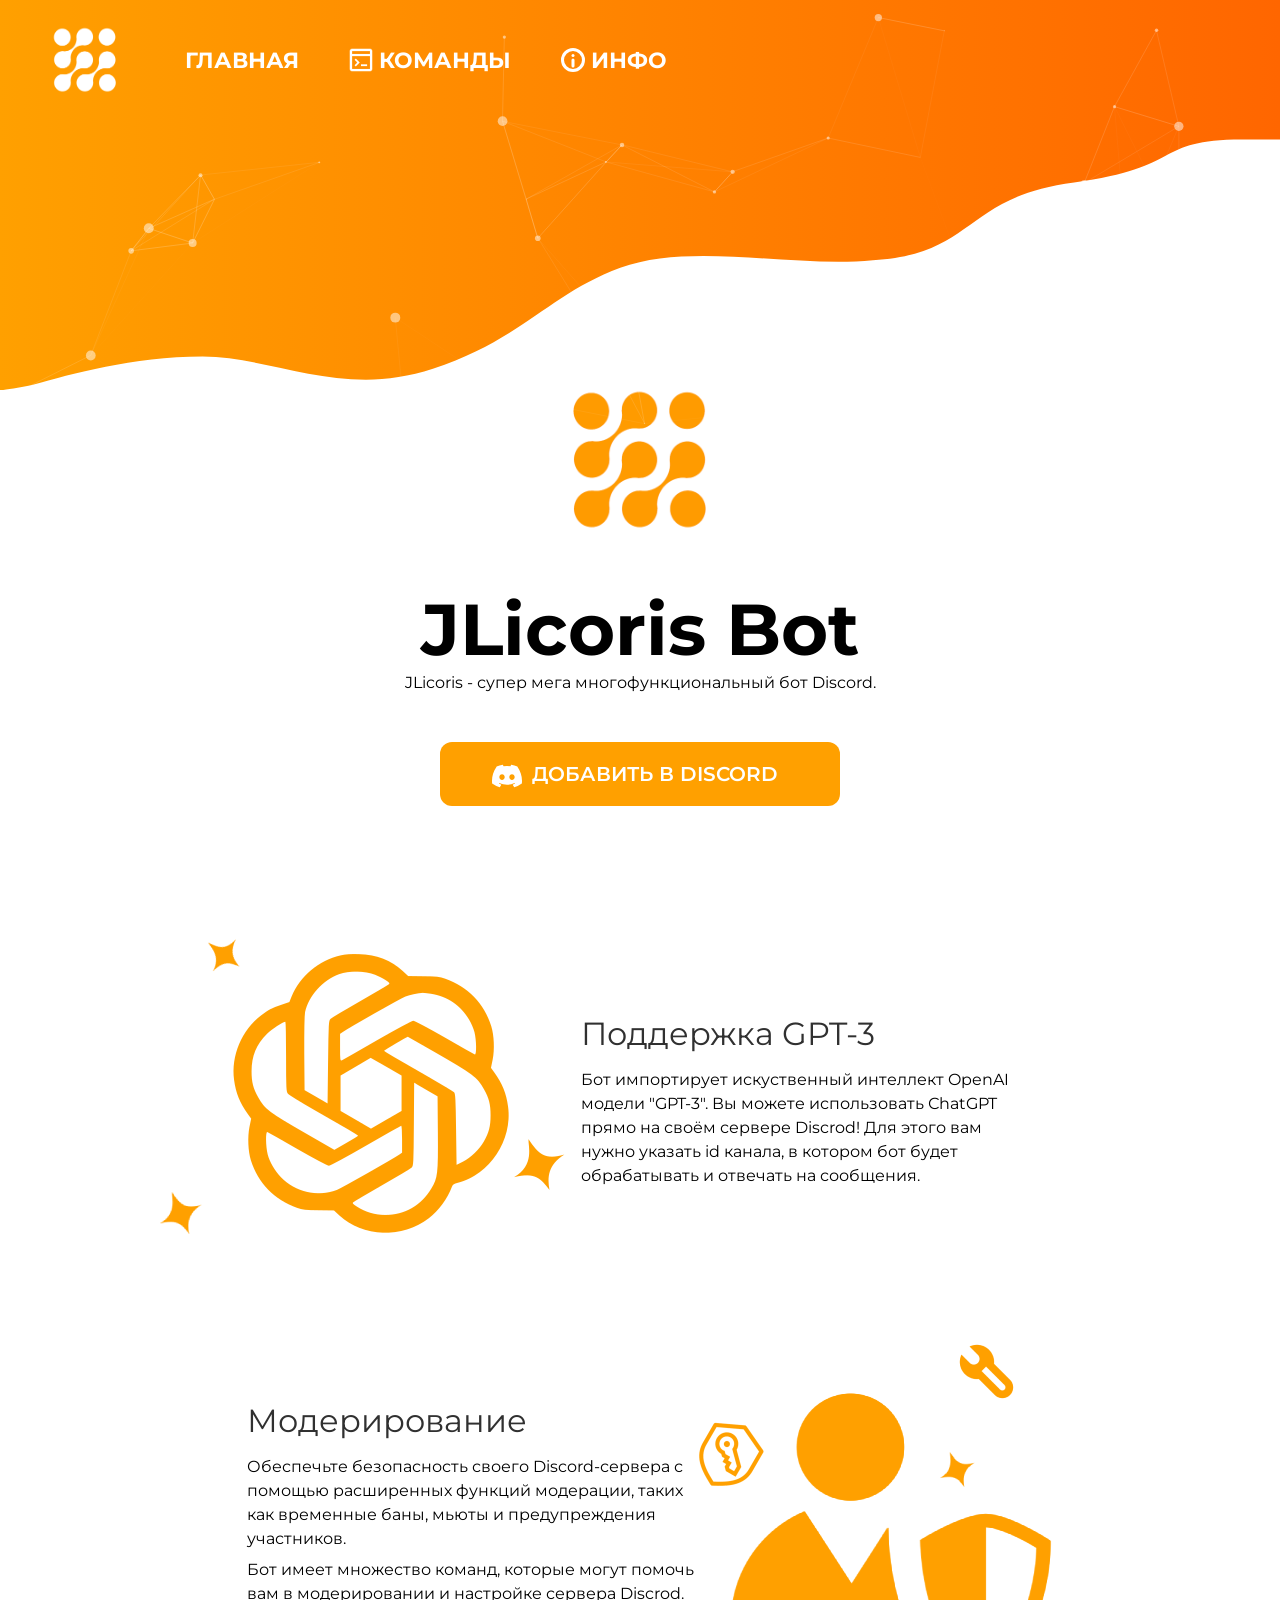
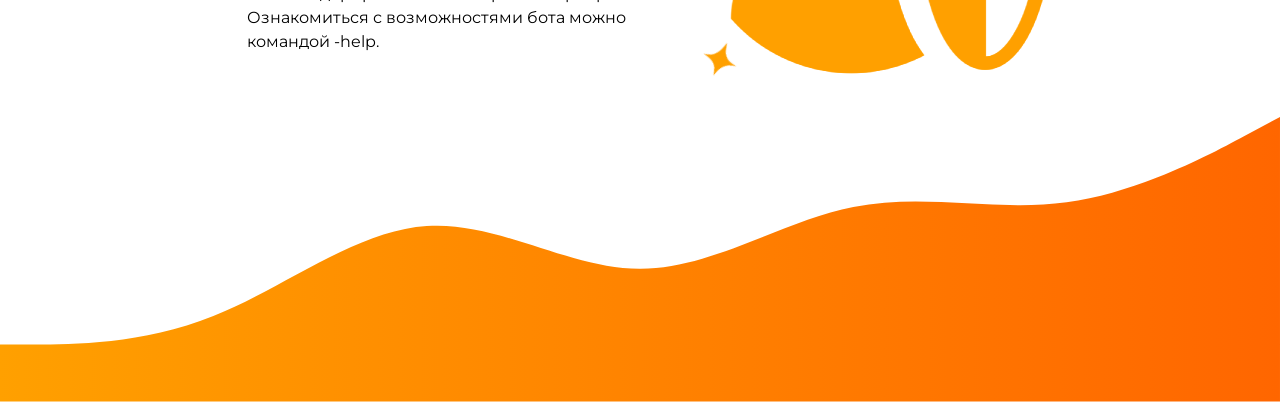
==== index.html @ 00844aaf "Add files via upload" ====
<!DOCTYPE html>
<html lang="en" dir="ltr">
  <head>
    <meta charset="utf-8">
    <title>JLicoris Bot</title>
    <link rel="preconnect" href="https://fonts.googleapis.com">
    <link rel="preconnect" href="https://fonts.gstatic.com" crossorigin>
    <link href="https://fonts.googleapis.com/css2?family=Montserrat:wght@300&display=swap" rel="stylesheet">
    <style>
      @import url('https://fonts.googleapis.com/css2?family=Montserrat:wght@300;400;500;600;700&display=swap');
    </style>
    <link rel="shortcut icon" type="image/png" href="JLlogomenu.png"/>
    <link rel="stylesheet" type="text/css" href="style.css">
  </head>
  <body vlink="white" link="white">
    <header>
      <a href='#'><img class="menu_logo" src="whiteJLlogomenu.png" href="JLlogomenu.png"></a>
      <div class="menu" id="bgmenujs">
        <div id="particles-js"></div>
        <div class="container">
          <nav>
            <ul>
              <li><a href='#' class="menutextclr menubtn">
                <b>Главная</b>
              </a></li>
              <li><a href='#commands' class="menutextclr menubtn">
                <svg class="svgcmdmenu" version="1.2" xmlns="http://www.w3.org/2000/svg" viewBox="0 0 96 96" width="96" height="96"><defs><image width="72" height="72" id="a" href="[data-uri]"/></defs><use href="#a" x="12" y="12"/></svg>
                <b>Команды</b>
              </a></li>
              <li><a href='#' class="menutextclr menubtn">
                <svg class="svgcmdmenu_sub" width="96" height="96" viewBox="0 0 20 20" fill="none" xmlns="http://www.w3.org/2000/svg"><path d="M9 10a1 1 0 0 1 2 0v4a1 1 0 1 1-2 0v-4Z" fill="#FFF"/><circle cx="10" cy="7" r="1" fill="#FFF"/><path fill-rule="evenodd" clip-rule="evenodd" d="M2 10a8 8 0 1 0 16 0 8 8 0 0 0-16 0Zm14 0a6 6 0 1 1-12 0 6 6 0 0 1 12 0Z" fill="#FFF"/></svg>
                <b>инфо</b>
              </a></li>
            </ul>
          </nav>
        </div>
      </div>
    </header>

    <main>
      <div class="svg">
        <svg id="eDVE05Sdux31" xmlns="http://www.w3.org/2000/svg" xmlns:xlink="http://www.w3.org/1999/xlink" viewBox="0 0 1440 320" shape-rendering="geometricPrecision" text-rendering="geometricPrecision">
          <defs>
            <linearGradient id="eDVE05Sdux32-fill" x1="0" y1="0" x2="1" y2="0" spreadMethod="pad" gradientUnits="objectBoundingBox" gradientTransform="translate(0 0)">
              <stop id="eDVE05Sdux32-fill-0" offset="0%" stop-color="#ffa000"/>
              <stop id="eDVE05Sdux32-fill-1" offset="100%" stop-color="#f60"/>
            </linearGradient>
          </defs>
          <path d="M2.793578,321.040691c0,0,25.532596-3.139148,37.206422-6.340691c44.024079-12.07359,110.881459-31.518541,190.881459-31.818541c80,.3,157.873081,47.625034,259.097649,13.890293s131.170069-84.330339,210.78624-113.713629s193.432184.2828,284.252853-8.471c115.804655-6.835692,101.617161-71.375865,226.28879-87.571926s88.807486-48.145896,188.693009-48.145896c32.727044,0,43.025486,0,43.025486,0v-37.82861h-43.025486c-40,0-119.261518,0-199.261518,0s-160.836442,0-240.836442,0-157.108462,0-237.108462,0-162.101923,0-243.404809,0C398.085883,1.040691,320,0,240,0s-160,0-200,0L2.793578,1.040691Z" transform="translate(-2.960604-1.040691)" fill="url(#eDVE05Sdux32-fill)"/>
        </svg>
      </div>
      <!-- открывающий svg -->

      <div class="block">
        <img class="cm_logo" src="JLlogomenu.png" href="JLlogomenu.png">
        <div class="title">JLicoris Bot</div>
        <div class="subtitle">JLicoris - супер мега многофункциональный бот Discord.</div>
      </div>
      <div class="invite_button"><a href="https://discord.com/api/oauth2/authorize?client_id=1076272736135024680&permissions=8&scope=bot" target="_blank" onclick="window.open('https://discord.com/api/oauth2/authorize?client_id=1076272736135024680&permissions=8&scope=bot', 'newwindow', 'width=500,height=800,left=' + (screen.width/2 - 240) + ',top=' + (screen.height/2 - 400)); return false;">
        <svg width="28" height="28" viewBox="0 0 24 24" fill="none" xmlns="http://www.w3.org/2000/svg"><path d="M20.317 4.492c-1.53-.69-3.17-1.2-4.885-1.49a.075.075 0 0 0-.079.036c-.21.369-.444.85-.608 1.23a18.566 18.566 0 0 0-5.487 0 12.36 12.36 0 0 0-.617-1.23A.077.077 0 0 0 8.562 3c-1.714.29-3.354.8-4.885 1.491a.07.07 0 0 0-.032.027C.533 9.093-.32 13.555.099 17.961a.08.08 0 0 0 .031.055 20.03 20.03 0 0 0 5.993 2.98.078.078 0 0 0 .084-.026 13.83 13.83 0 0 0 1.226-1.963.074.074 0 0 0-.041-.104 13.201 13.201 0 0 1-1.872-.878.075.075 0 0 1-.008-.125c.126-.093.252-.19.372-.287a.075.075 0 0 1 .078-.01c3.927 1.764 8.18 1.764 12.061 0a.075.075 0 0 1 .079.009c.12.098.245.195.372.288a.075.075 0 0 1-.006.125c-.598.344-1.22.635-1.873.877a.075.075 0 0 0-.041.105c.36.687.772 1.341 1.225 1.962a.077.077 0 0 0 .084.028 19.963 19.963 0 0 0 6.002-2.981.076.076 0 0 0 .032-.054c.5-5.094-.838-9.52-3.549-13.442a.06.06 0 0 0-.031-.028ZM8.02 15.278c-1.182 0-2.157-1.069-2.157-2.38 0-1.312.956-2.38 2.157-2.38 1.21 0 2.176 1.077 2.157 2.38 0 1.312-.956 2.38-2.157 2.38Zm7.975 0c-1.183 0-2.157-1.069-2.157-2.38 0-1.312.955-2.38 2.157-2.38 1.21 0 2.176 1.077 2.157 2.38 0 1.312-.946 2.38-2.157 2.38Z" fill="#FFF"/></svg>
        добавить в discord
        </a>
      </div>
      <div class="bttm"></div>



      <a class="lights1" id="commands"></a>
      <div class="gpt_icon">
        <div>
          <img class="gptpng" src="gpt.png">
        </div>
      <div class="container123" style="position: relative;">
        <div class="cmd_1">
          <div class="cmd_title1">Поддержка GPT-3</div>
          <div class="cmd_subtitle1">Бот импортирует искуственный интеллект OpenAI модели "GPT-3". Вы можете использовать СhatGPT прямо на своём сервере Discrod! Для этого вам нужно указать id канала, в котором бот будет обрабатывать и отвечать на сообщения.</div>
        </div>
      </div>
      </div>
      <div class="container" style="position: relative;">
        <div class="moder">
          <div class="cmd_2">
            <div class="cmd_title2">Модерирование</div>
            <div class="cmd_subtitle2">Обеспечьте безопасность своего Discord-сервера с помощью расширенных функций модерации, таких как временные баны, мьюты и предупреждения участников.</div>
            <div class="cmd_ssubtitle2">Бот имеет множество команд, которые могут помочь вам в модерировании и настройке сервера Discrod. Ознакомиться с возможностями бота можно командой -help.</div>
          </div>
          <div class="moderpng">
            <img src="moder.png">
          </div>
        </div>
      </div>
      <!-- закрывающий svg -->
      <div class="svg">
        <svg class="endsvg" id="e1ejbQ8AtJm1" xmlns="http://www.w3.org/2000/svg" xmlns:xlink="http://www.w3.org/1999/xlink" viewBox="0 0 1440 320" shape-rendering="geometricPrecision" text-rendering="geometricPrecision">
          <defs>
            <linearGradient id="e1ejbQ8AtJm2-fill" x1="0" y1="0" x2="1" y2="0" spreadMethod="pad" gradientUnits="objectBoundingBox" gradientTransform="translate(0 0)">
              <stop id="e1ejbQ8AtJm2-fill-0" offset="0%" stop-color="#ffa000"/>
              <stop id="e1ejbQ8AtJm2-fill-1" offset="100%" stop-color="#f60"/>
            </linearGradient>
          </defs>
          <path d="M0,256L40,256C80,256,160,256,240,224C320,192,400,128,480,122.7C560,117,640,171,720,170.7C800,171,880,117,960,101.3C1040,85,1120,107,1200,96C1280,85,1360,43,1400,21.3L1440,0L1440,320L1400,320C1360,320,1280,320,1200,320C1120,320,1040,320,960,320C880,320,800,320,720,320C640,320,560,320,480,320C400,320,320,320,240,320C160,320,80,320,40,320L0,320Z" fill="url(#e1ejbQ8AtJm2-fill)"/>
        </svg>
        </div>
    </main>
    <div class="particles-container">
      <script type="text/javascript" src="particles.js"></script>
      <script type="text/javascript" src="app.js"></script>
    </div>
  </body>
</html>
---- style.css ----
html{
  scroll-behavior: smooth;
}
body{
  background-color: #ffffff;
  height: 1675px;
  margin: 0 auto;
  padding: 0;
  font-family: "Montserrat", sans-serif;
}
#particles-js{
  position: absolute;
  width: 100%;
  height: 65%;
  z-index: 5;
}
.menu{
  user-select: none;
  text-align: center;
  height: 107px;
  background: rgb(255,158,0);
  background: linear-gradient(90deg, rgba(255,160,0,1) 0%, rgba(255,102,0,1) 100%);
}
.menu_logo{
  z-index: 999;
  user-select: none;
  position: absolute;
  padding-top: 25px;
  padding-left: 50px;
  width: 70px;
  height: 70px;
}
.container{
  user-select: none;
  z-index: 999;
  padding-left: 120px;
}
.svgcmdmenu{
  z-index: 999;
  position: relative;
  height: 30px;
  width: 30px;
  top: -2px;
  left: -3px;
}
.svgcmdmenu_sub{
  z-index: 999;
  position: relative;
  height: 30px;
  width: 30px;
  top: -2px;
  left: -3px;
}
nav{
  user-select: none;
  z-index: 999;
  display: flex;
  align-items: center;
  justify-content: space-between;
  text-align: center;
  font-family: "Montserrat", sans-serif;
  font-size: 22px;
  font-weight: 600;
}
nav ul{
  user-select: none;
  z-index: 999;
  list-style: none;
}
nav ul li{
  user-select: none;
  z-index: 999;
  float: left;
  padding-left: -150px;
}
nav ul li a {
  user-select: none;
  z-index: 999;
  display: flex;
  justify-content: center;
  text-transform: uppercase;
  text-decoration: none;
  padding: 25px;
}
a {
  text-decoration: none;
}
img{
  user-select: none;
}
.menutextclr {
  color: white;
  transition: all 0.3s ease;
}
.container_main{

}
.svg{
  position: relative;
  top: -1px;
  margin: 0 auto;
}
.block{
  margin-top: -60px;
}
.cm_logo{
  user-select: none;
  display: block;
  margin-left: auto;
  margin-right: auto;
  padding: 50px;
  width: 150px;
  height: 150px;
}
.title{
  display: flex;
  align-items: center;
  justify-content: center;
  font-family: 'Montserrat', sans-serif;
  font-size: 72px;
  font-weight: 700;
  color: black;
}
.subtitle{
  display: flex;
  align-items: center;
  justify-content: center;
  padding-bottom: 50px;
}
.invite_button a{
  transition: all 0.3s ease;
  width: 400px;
  text-align: center;
  text-transform: uppercase;
  text-decoration: none;
  padding: 20px;
  padding-left: 0px;
  padding-right: 0px;
  display: flex;
  text-align: center;
  justify-content: center;
  margin-left: auto;
  margin-right: auto;
  font-size: 20px;
  font-weight: 600;
  background-color: #ffa000;
  border-radius: 12px;
  padding-bottom:  14px;
}
.invite_button a svg{
  position: relative;
  height: 30px;
  width: 30px;
  left: -10px;
  top: -1px;
}
.bttm{
  padding-bottom: 100px;
}
.gpt_icon{
  display: flex;
  align-items: center;
  justify-content: center;
}
.gptpng{
  position: relative;
  left: -70px;
}
.cmd_1{
  position: relative;
  left: -150px;
  width: 450px;
  text-align: left;
}
.cmd_title1{
  max-height: 10%;
  display: flex;
  position: relative;
  font-size: 32px;
  font-weight: 400;
  color: #303030;
  align-items: center;
  top: -15px;
}
.cmd_subtitle1{
  top: -0px;
  line-height: 1.5;
  position: relative;
  display: flex;
  justify-content: flex-start;
}

.moder{
  display: flex;
  align-items: center;
  justify-content: center;
}
.cmd_2{
  position: relative;
  left: 90px;
  width: 450px;
  text-align: left;
  top: 20px;
}
.cmd_title2{
  display: flex;
  position: relative;
  font-size: 32px;
  font-weight: 400;
  color: #303030;
  align-items: center;
  top: -15px;
  left: -100px;
}
.cmd_subtitle2{
  top: -0px;
  line-height: 1.5;
  position: relative;
  left: -100px;
}
.cmd_ssubtitle2{
  top: 7px;
  line-height: 1.5;
  position: relative;
  left: -100px;
}
.moderpng{
  position: relative;
  left: -10px;
}
.menubtn:hover{
  border-radius: 12px;
  background-color: #FFFFFF20;
}
.lights1{
  position: relative;
  top: -0px;
}
.invite_button a:hover{
  background-color: #f70;
}

.container123{
  max-height: 100%;
  max-width: 30%;
  left: -50px;
}
.container{
  left: -40px;
  max-height: 100%;
}

.endsvg{
  position: relative;
  top: 5px;
}

@media only screen and (max-width: 767px) {
  .particles-container {
    display: none;
  }
}
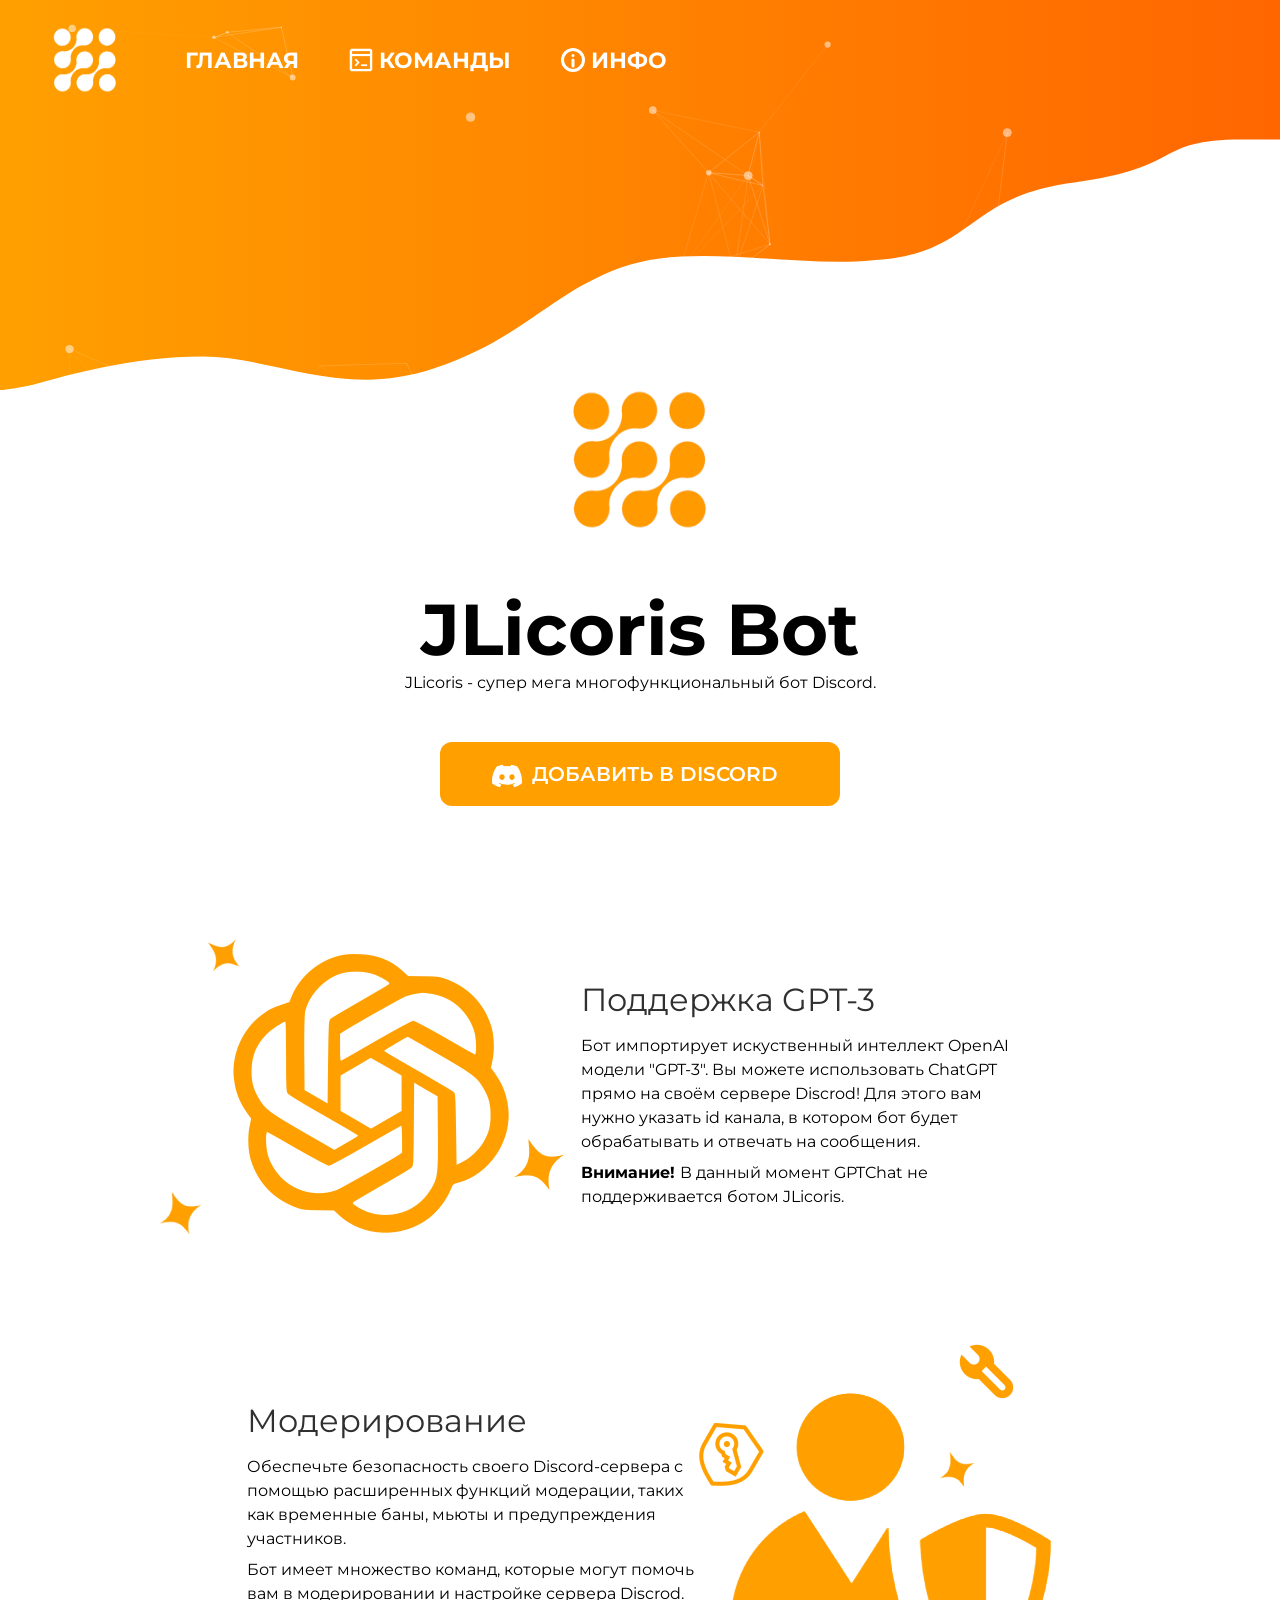
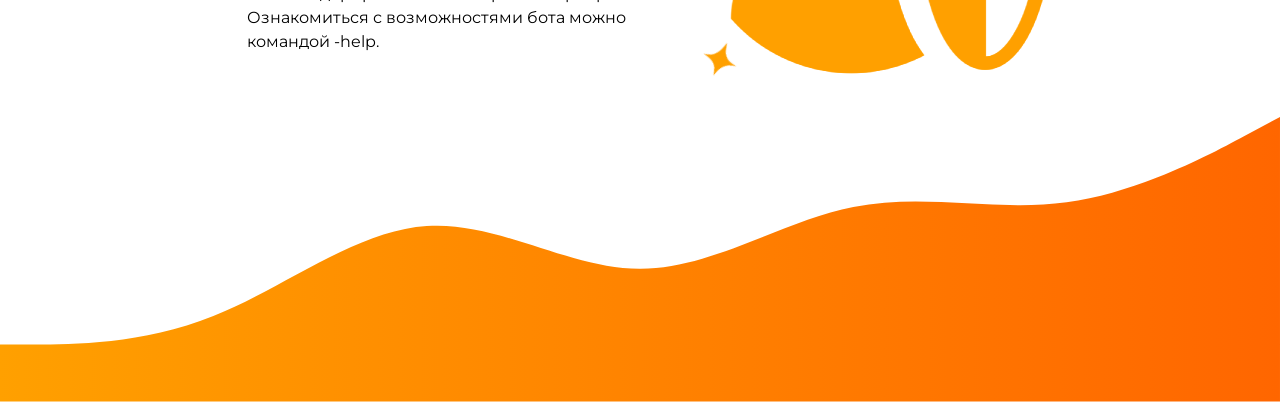
==== commit 8e15bd2b: "Add files via upload" ====
--- a/index.html
+++ b/index.html
@@ -74,6 +74,7 @@
         <div class="cmd_1">
           <div class="cmd_title1">Поддержка GPT-3</div>
           <div class="cmd_subtitle1">Бот импортирует искуственный интеллект OpenAI модели "GPT-3". Вы можете использовать СhatGPT прямо на своём сервере Discrod! Для этого вам нужно указать id канала, в котором бот будет обрабатывать и отвечать на сообщения.</div>
+          <div class="cmd_ssubtitle1"><b>Внимание! </b> В данный момент GPTChat не <br> поддерживается ботом JLicoris. </div>
         </div>
       </div>
       </div>
--- a/style.css
+++ b/style.css
@@ -167,6 +167,7 @@
   left: -70px;
 }
 .cmd_1{
+  top: -10px;
   position: relative;
   left: -150px;
   width: 450px;
@@ -189,6 +190,12 @@
   display: flex;
   justify-content: flex-start;
 }
+.cmd_ssubtitle1{
+  top: 7px;
+  line-height: 1.5;
+  position: relative;
+}
+
 
 .moder{
   display: flex;
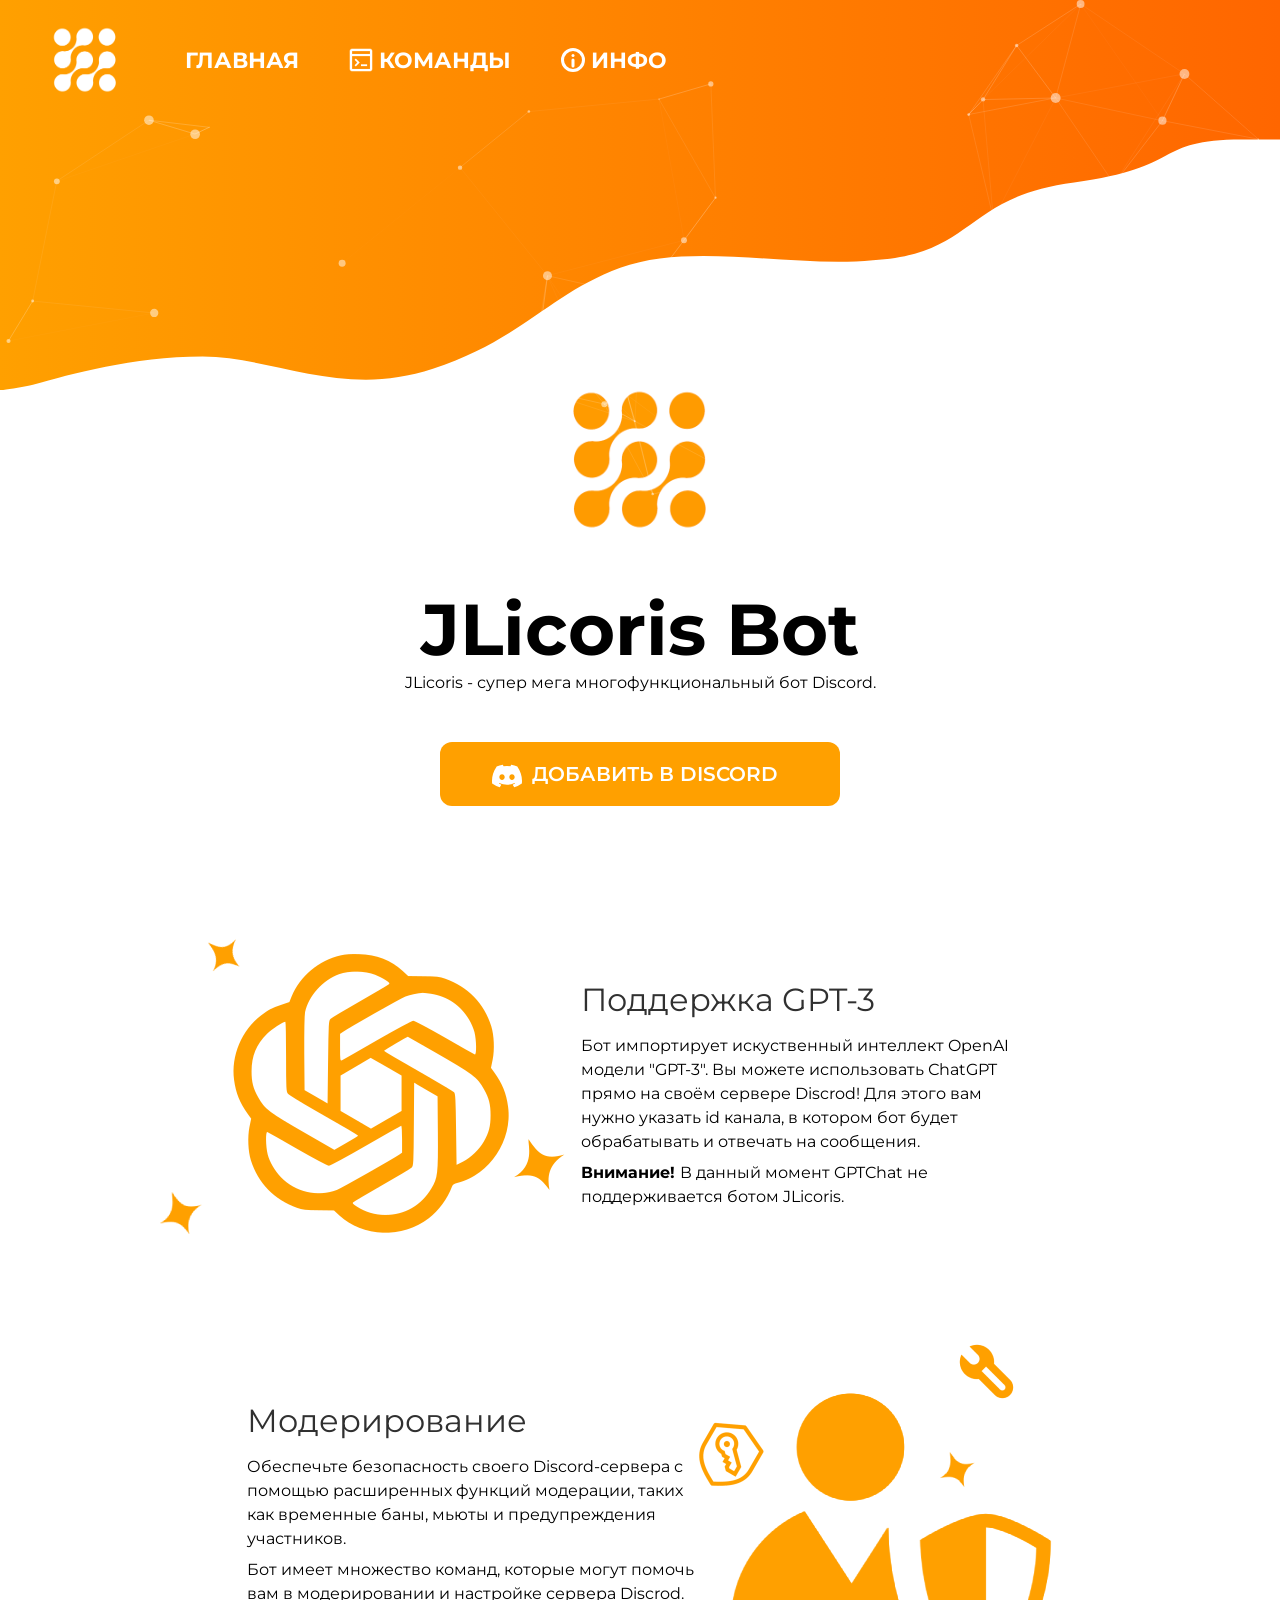
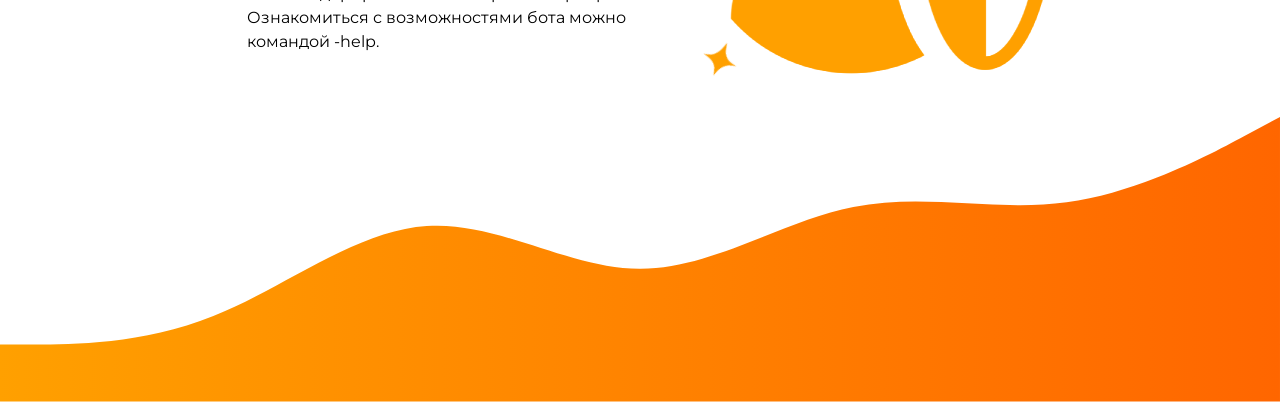
==== commit 778e4ce7: "Update index.html" ====
--- a/index.html
+++ b/index.html
@@ -56,7 +56,7 @@
         <div class="title">JLicoris Bot</div>
         <div class="subtitle">JLicoris - супер мега многофункциональный бот Discord.</div>
       </div>
-      <div class="invite_button"><a href="https://discord.com/api/oauth2/authorize?client_id=1076272736135024680&permissions=8&scope=bot" target="_blank" onclick="window.open('https://discord.com/api/oauth2/authorize?client_id=1076272736135024680&permissions=8&scope=bot', 'newwindow', 'width=500,height=800,left=' + (screen.width/2 - 240) + ',top=' + (screen.height/2 - 400)); return false;">
+      <div class="invite_button"><a href="https://discord.com/api/oauth2/authorize?client_id=1104138275809140918&permissions=8&scope=bot" target="_blank" onclick="window.open('https://discord.com/api/oauth2/authorize?client_id=1076272736135024680&permissions=8&scope=bot', 'newwindow', 'width=500,height=800,left=' + (screen.width/2 - 240) + ',top=' + (screen.height/2 - 400)); return false;">
         <svg width="28" height="28" viewBox="0 0 24 24" fill="none" xmlns="http://www.w3.org/2000/svg"><path d="M20.317 4.492c-1.53-.69-3.17-1.2-4.885-1.49a.075.075 0 0 0-.079.036c-.21.369-.444.85-.608 1.23a18.566 18.566 0 0 0-5.487 0 12.36 12.36 0 0 0-.617-1.23A.077.077 0 0 0 8.562 3c-1.714.29-3.354.8-4.885 1.491a.07.07 0 0 0-.032.027C.533 9.093-.32 13.555.099 17.961a.08.08 0 0 0 .031.055 20.03 20.03 0 0 0 5.993 2.98.078.078 0 0 0 .084-.026 13.83 13.83 0 0 0 1.226-1.963.074.074 0 0 0-.041-.104 13.201 13.201 0 0 1-1.872-.878.075.075 0 0 1-.008-.125c.126-.093.252-.19.372-.287a.075.075 0 0 1 .078-.01c3.927 1.764 8.18 1.764 12.061 0a.075.075 0 0 1 .079.009c.12.098.245.195.372.288a.075.075 0 0 1-.006.125c-.598.344-1.22.635-1.873.877a.075.075 0 0 0-.041.105c.36.687.772 1.341 1.225 1.962a.077.077 0 0 0 .084.028 19.963 19.963 0 0 0 6.002-2.981.076.076 0 0 0 .032-.054c.5-5.094-.838-9.52-3.549-13.442a.06.06 0 0 0-.031-.028ZM8.02 15.278c-1.182 0-2.157-1.069-2.157-2.38 0-1.312.956-2.38 2.157-2.38 1.21 0 2.176 1.077 2.157 2.38 0 1.312-.956 2.38-2.157 2.38Zm7.975 0c-1.183 0-2.157-1.069-2.157-2.38 0-1.312.955-2.38 2.157-2.38 1.21 0 2.176 1.077 2.157 2.38 0 1.312-.946 2.38-2.157 2.38Z" fill="#FFF"/></svg>
         добавить в discord
         </a>
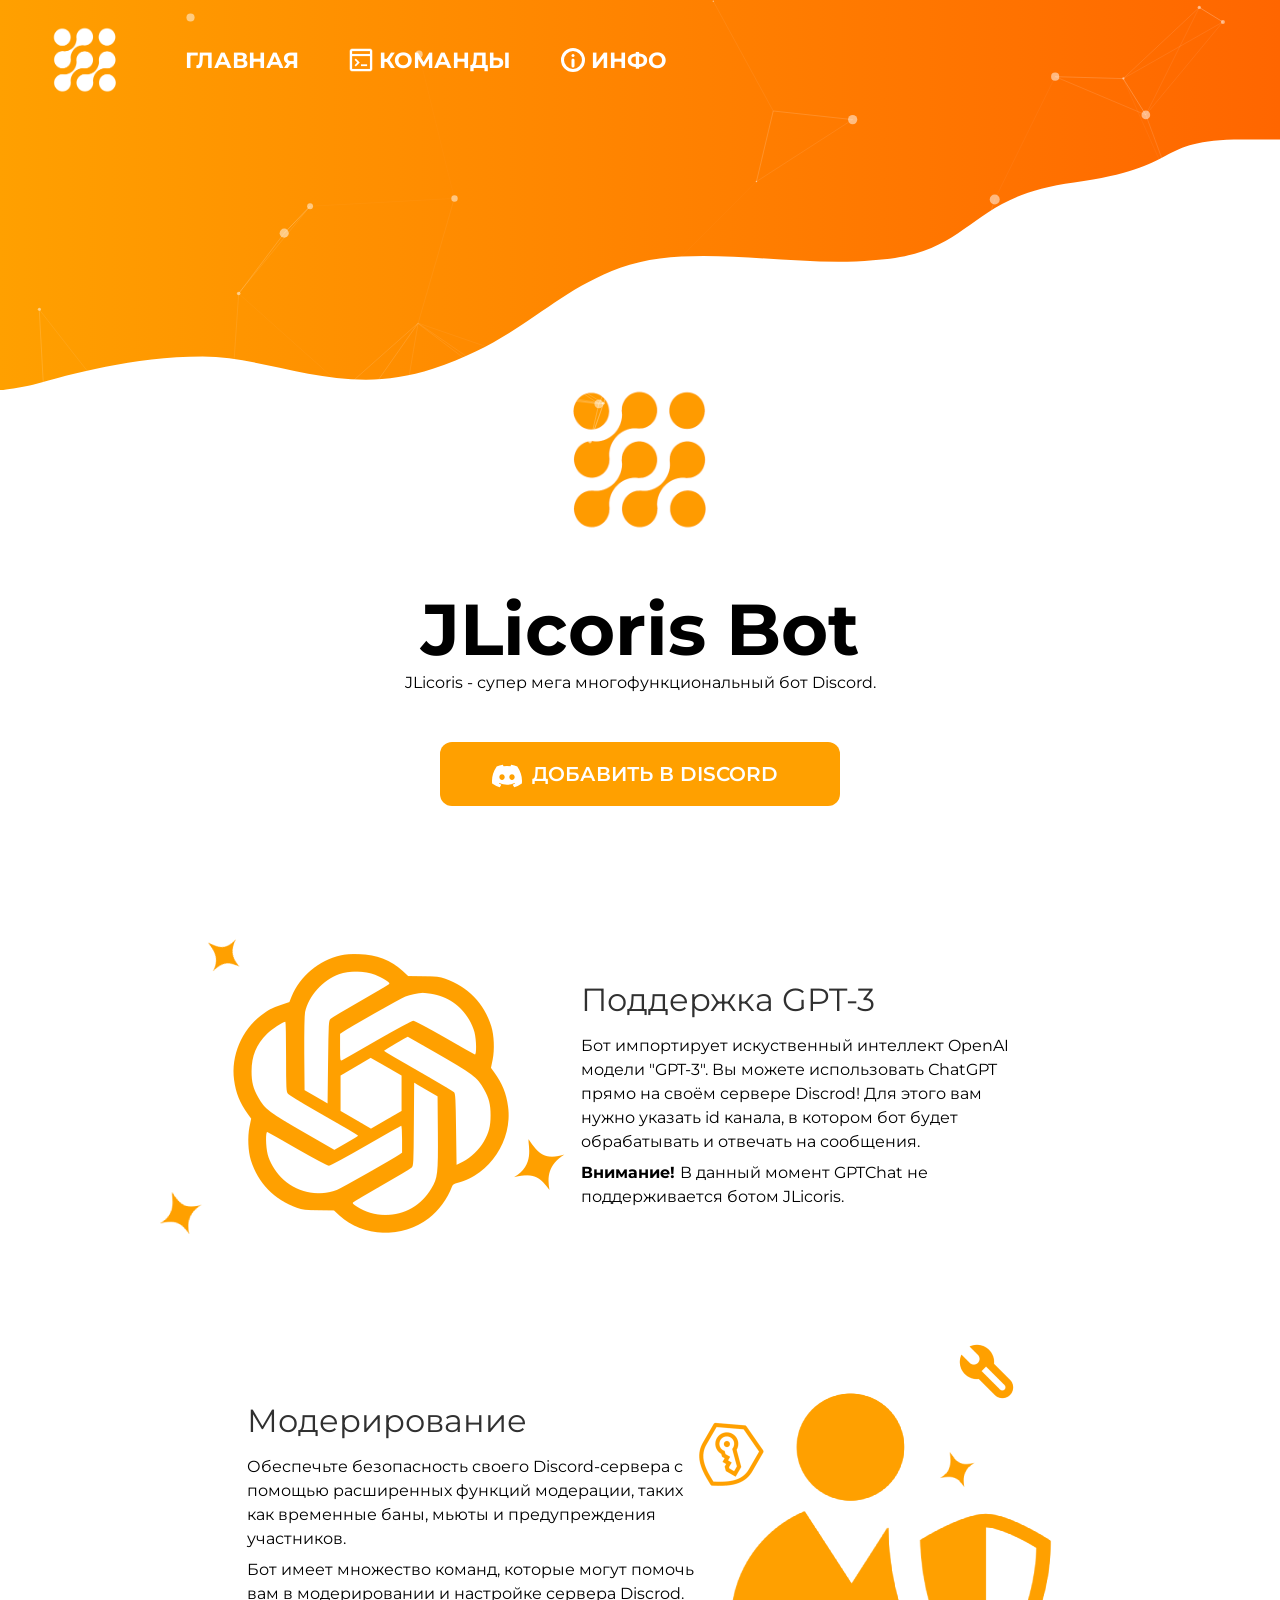
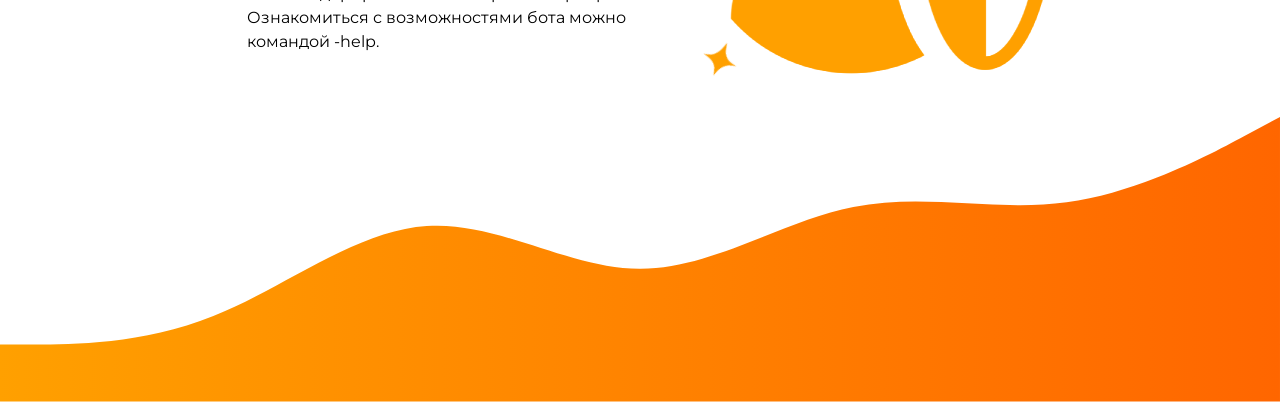
==== commit 8c7630a4: "Update index.html" ====
--- a/index.html
+++ b/index.html
@@ -56,7 +56,7 @@
         <div class="title">JLicoris Bot</div>
         <div class="subtitle">JLicoris - супер мега многофункциональный бот Discord.</div>
       </div>
-      <div class="invite_button"><a href="https://discord.com/api/oauth2/authorize?client_id=1104138275809140918&permissions=8&scope=bot" target="_blank" onclick="window.open('https://discord.com/api/oauth2/authorize?client_id=1076272736135024680&permissions=8&scope=bot', 'newwindow', 'width=500,height=800,left=' + (screen.width/2 - 240) + ',top=' + (screen.height/2 - 400)); return false;">
+      <div class="invite_button"><a href="https://discord.com/oauth2/authorize?client_id=1104138275809140918&permissions=8&scope=bot" target="_blank" onclick="window.open('https://discord.com/api/oauth2/authorize?client_id=1076272736135024680&permissions=8&scope=bot', 'newwindow', 'width=500,height=800,left=' + (screen.width/2 - 240) + ',top=' + (screen.height/2 - 400)); return false;">
         <svg width="28" height="28" viewBox="0 0 24 24" fill="none" xmlns="http://www.w3.org/2000/svg"><path d="M20.317 4.492c-1.53-.69-3.17-1.2-4.885-1.49a.075.075 0 0 0-.079.036c-.21.369-.444.85-.608 1.23a18.566 18.566 0 0 0-5.487 0 12.36 12.36 0 0 0-.617-1.23A.077.077 0 0 0 8.562 3c-1.714.29-3.354.8-4.885 1.491a.07.07 0 0 0-.032.027C.533 9.093-.32 13.555.099 17.961a.08.08 0 0 0 .031.055 20.03 20.03 0 0 0 5.993 2.98.078.078 0 0 0 .084-.026 13.83 13.83 0 0 0 1.226-1.963.074.074 0 0 0-.041-.104 13.201 13.201 0 0 1-1.872-.878.075.075 0 0 1-.008-.125c.126-.093.252-.19.372-.287a.075.075 0 0 1 .078-.01c3.927 1.764 8.18 1.764 12.061 0a.075.075 0 0 1 .079.009c.12.098.245.195.372.288a.075.075 0 0 1-.006.125c-.598.344-1.22.635-1.873.877a.075.075 0 0 0-.041.105c.36.687.772 1.341 1.225 1.962a.077.077 0 0 0 .084.028 19.963 19.963 0 0 0 6.002-2.981.076.076 0 0 0 .032-.054c.5-5.094-.838-9.52-3.549-13.442a.06.06 0 0 0-.031-.028ZM8.02 15.278c-1.182 0-2.157-1.069-2.157-2.38 0-1.312.956-2.38 2.157-2.38 1.21 0 2.176 1.077 2.157 2.38 0 1.312-.956 2.38-2.157 2.38Zm7.975 0c-1.183 0-2.157-1.069-2.157-2.38 0-1.312.955-2.38 2.157-2.38 1.21 0 2.176 1.077 2.157 2.38 0 1.312-.946 2.38-2.157 2.38Z" fill="#FFF"/></svg>
         добавить в discord
         </a>
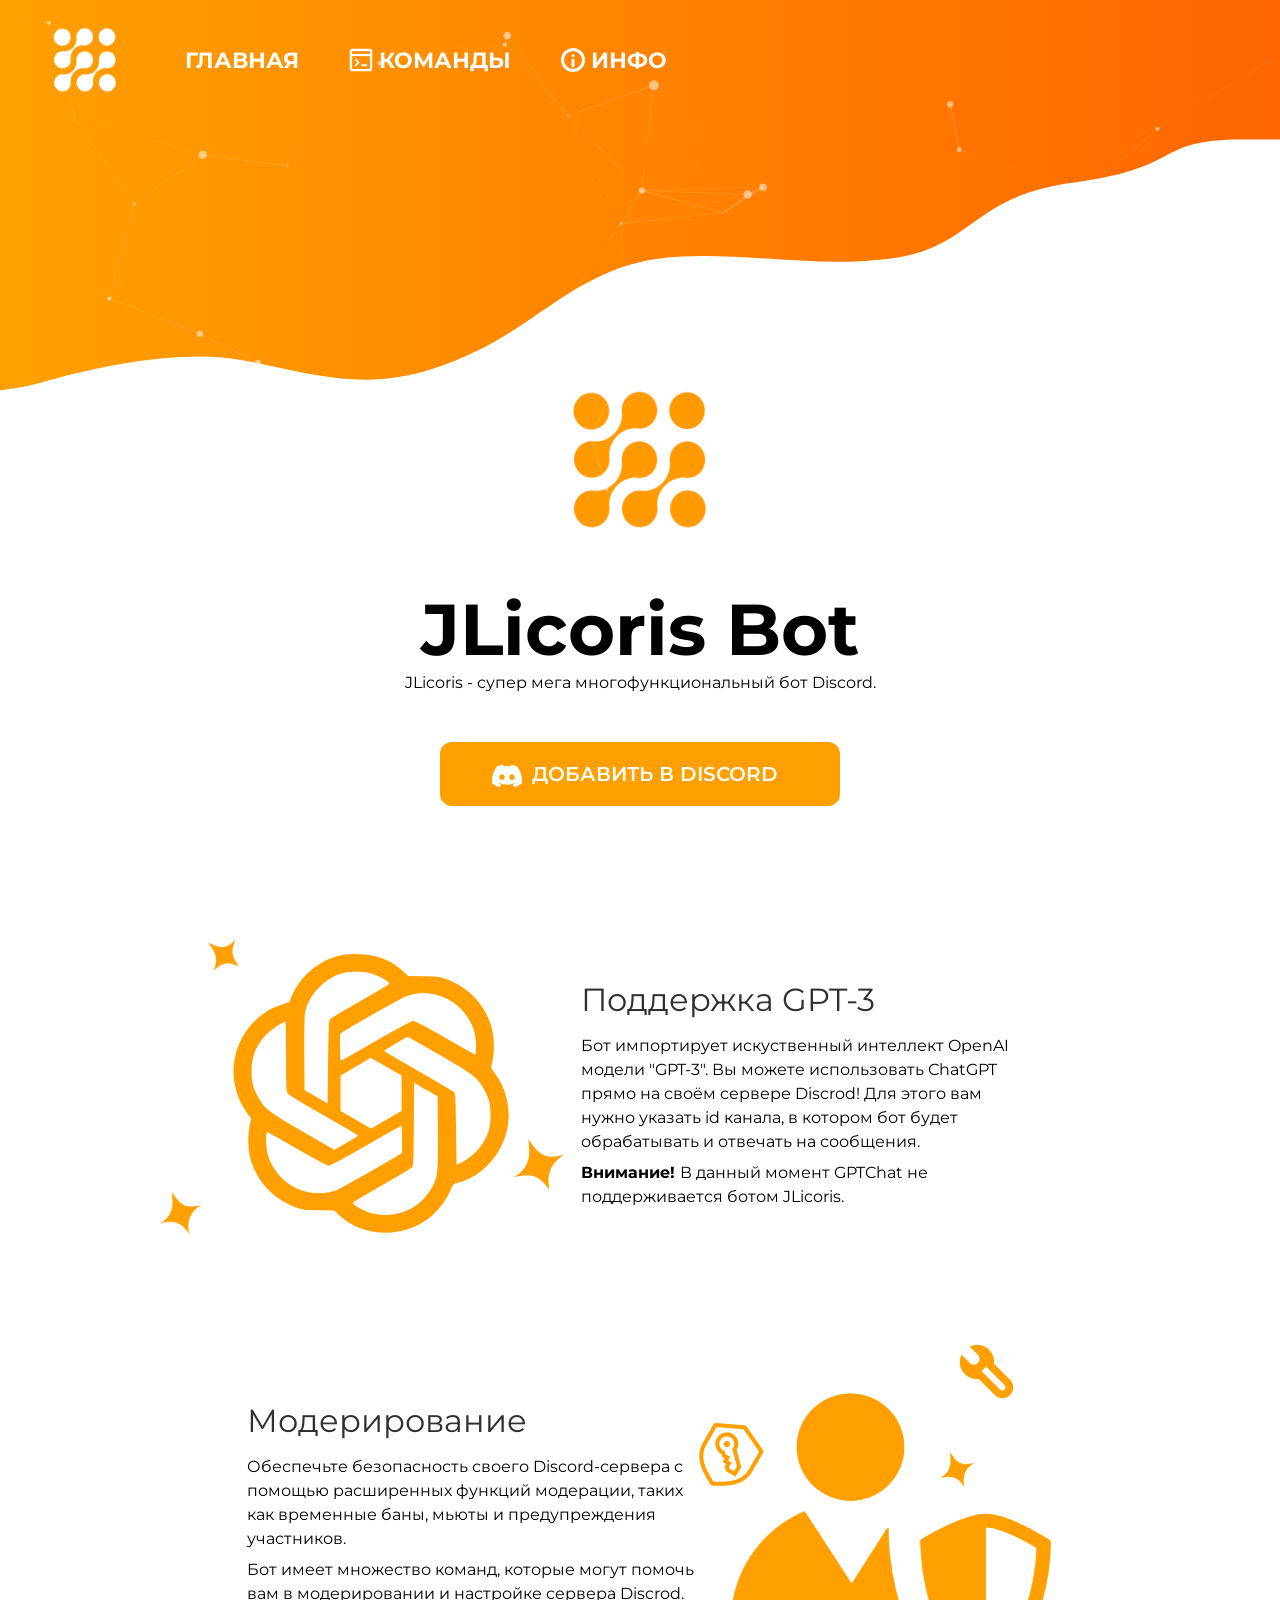
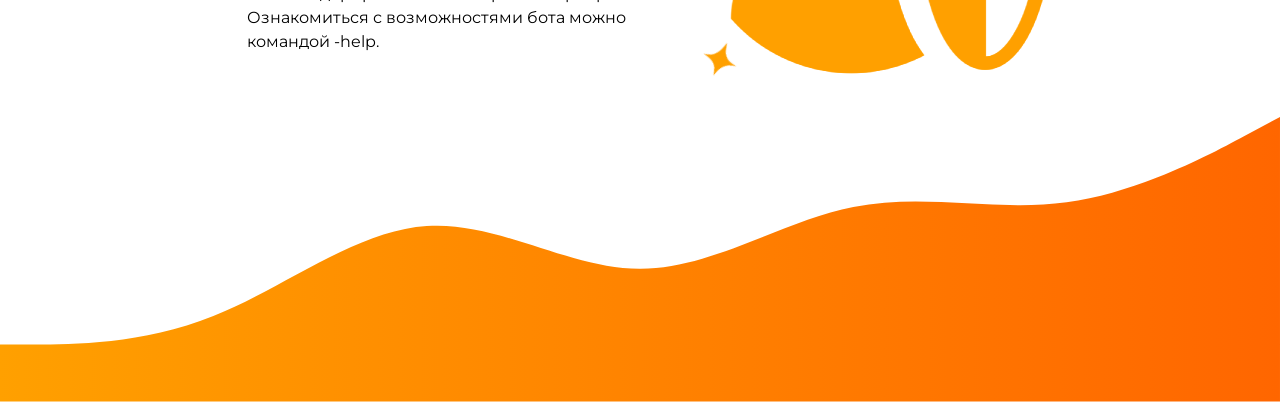
==== commit 38fbd719: "Update index.html" ====
--- a/index.html
+++ b/index.html
@@ -56,7 +56,7 @@
         <div class="title">JLicoris Bot</div>
         <div class="subtitle">JLicoris - супер мега многофункциональный бот Discord.</div>
       </div>
-      <div class="invite_button"><a href="https://discord.com/oauth2/authorize?client_id=1104138275809140918&permissions=8&scope=bot" target="_blank" onclick="window.open('https://discord.com/api/oauth2/authorize?client_id=1076272736135024680&permissions=8&scope=bot', 'newwindow', 'width=500,height=800,left=' + (screen.width/2 - 240) + ',top=' + (screen.height/2 - 400)); return false;">
+      <div class="invite_button"><a href="https://discord.com/api/oauth2/authorize?client_id=1104138275809140918&permissions=8&scope=bot" target="_blank" onclick="window.open('https://discord.com/api/oauth2/authorize?client_id=1076272736135024680&permissions=8&scope=bot', 'newwindow', 'width=500,height=800,left=' + (screen.width/2 - 240) + ',top=' + (screen.height/2 - 400)); return false;">
         <svg width="28" height="28" viewBox="0 0 24 24" fill="none" xmlns="http://www.w3.org/2000/svg"><path d="M20.317 4.492c-1.53-.69-3.17-1.2-4.885-1.49a.075.075 0 0 0-.079.036c-.21.369-.444.85-.608 1.23a18.566 18.566 0 0 0-5.487 0 12.36 12.36 0 0 0-.617-1.23A.077.077 0 0 0 8.562 3c-1.714.29-3.354.8-4.885 1.491a.07.07 0 0 0-.032.027C.533 9.093-.32 13.555.099 17.961a.08.08 0 0 0 .031.055 20.03 20.03 0 0 0 5.993 2.98.078.078 0 0 0 .084-.026 13.83 13.83 0 0 0 1.226-1.963.074.074 0 0 0-.041-.104 13.201 13.201 0 0 1-1.872-.878.075.075 0 0 1-.008-.125c.126-.093.252-.19.372-.287a.075.075 0 0 1 .078-.01c3.927 1.764 8.18 1.764 12.061 0a.075.075 0 0 1 .079.009c.12.098.245.195.372.288a.075.075 0 0 1-.006.125c-.598.344-1.22.635-1.873.877a.075.075 0 0 0-.041.105c.36.687.772 1.341 1.225 1.962a.077.077 0 0 0 .084.028 19.963 19.963 0 0 0 6.002-2.981.076.076 0 0 0 .032-.054c.5-5.094-.838-9.52-3.549-13.442a.06.06 0 0 0-.031-.028ZM8.02 15.278c-1.182 0-2.157-1.069-2.157-2.38 0-1.312.956-2.38 2.157-2.38 1.21 0 2.176 1.077 2.157 2.38 0 1.312-.956 2.38-2.157 2.38Zm7.975 0c-1.183 0-2.157-1.069-2.157-2.38 0-1.312.955-2.38 2.157-2.38 1.21 0 2.176 1.077 2.157 2.38 0 1.312-.946 2.38-2.157 2.38Z" fill="#FFF"/></svg>
         добавить в discord
         </a>
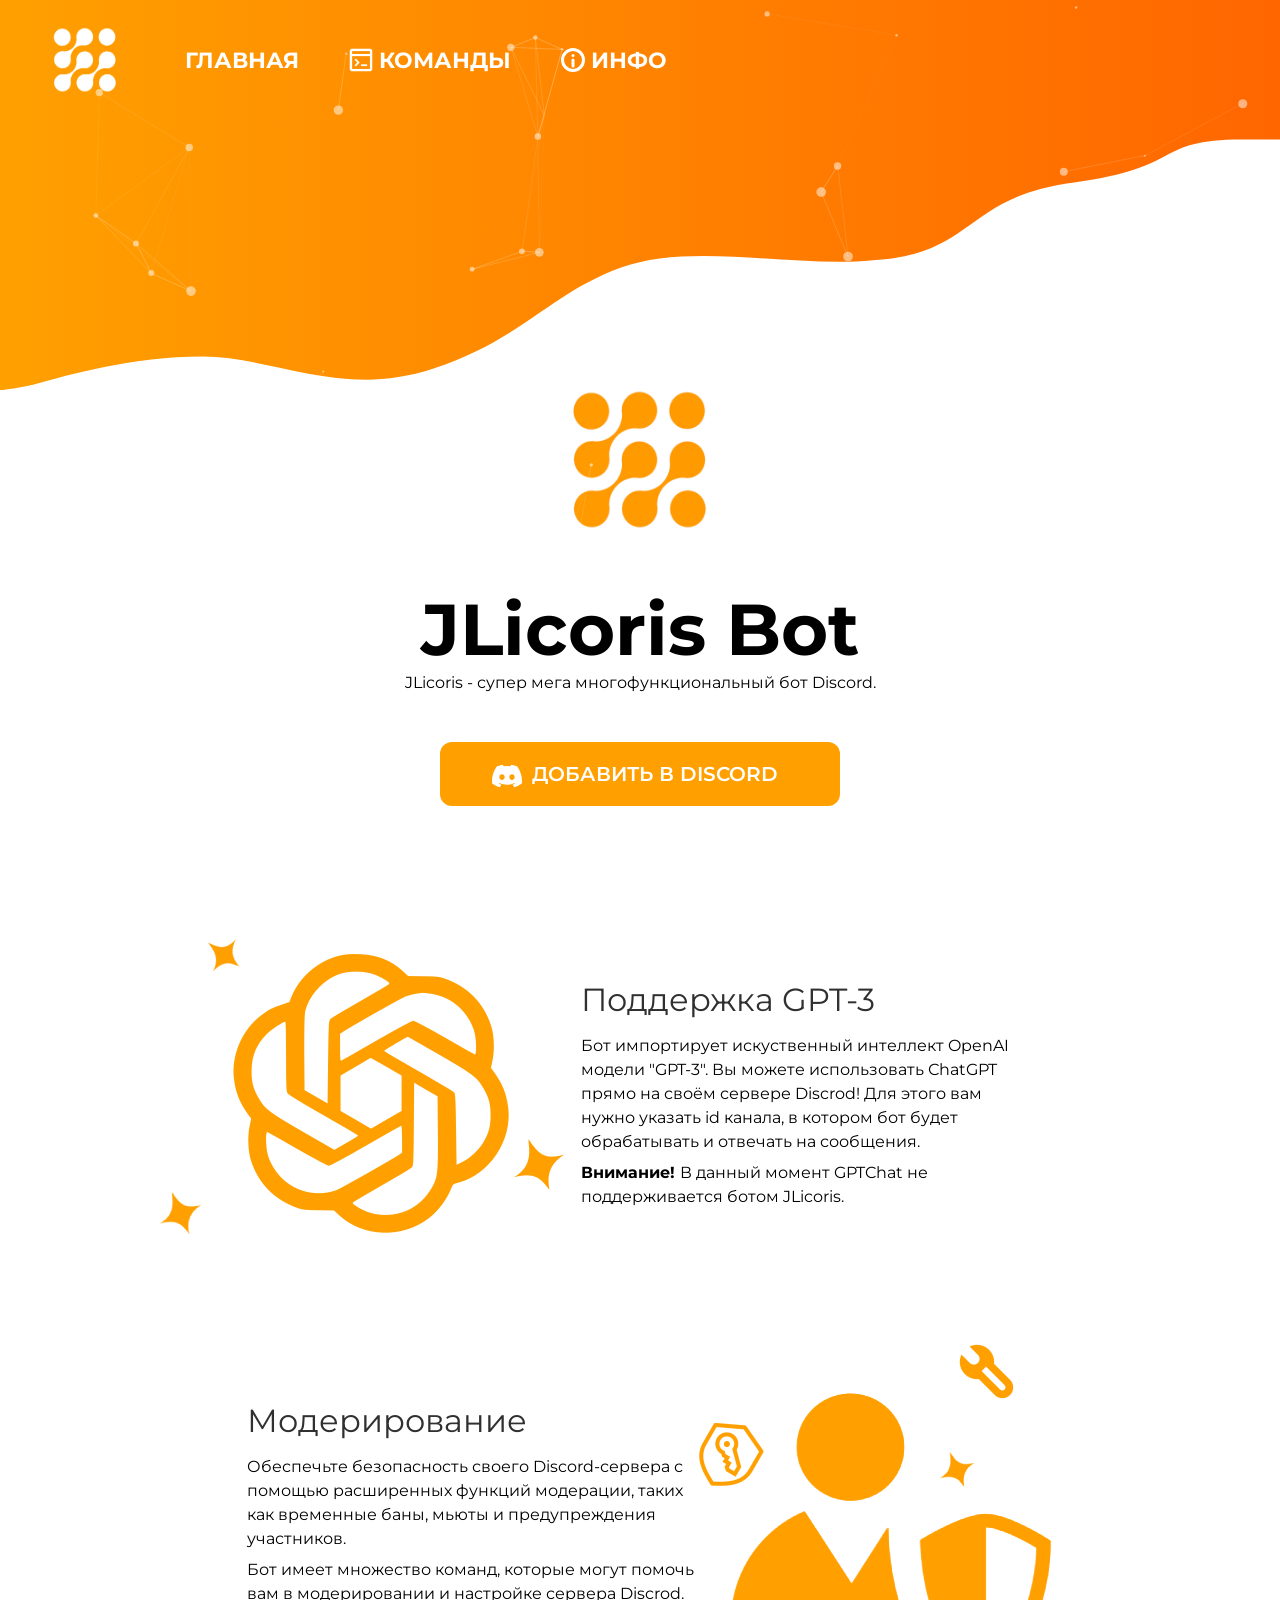
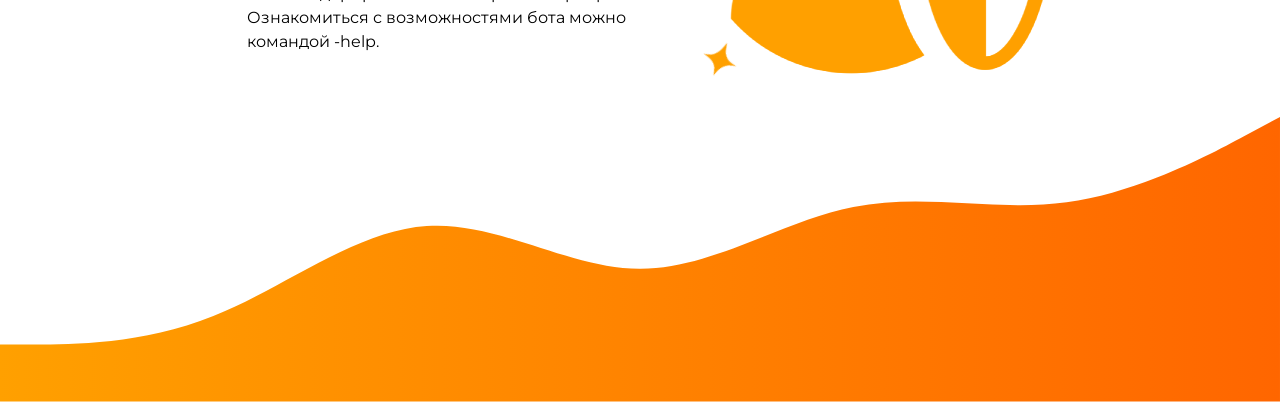
==== commit 2849f006: "Add files via upload" ====
--- a/index.html
+++ b/index.html
@@ -56,7 +56,7 @@
         <div class="title">JLicoris Bot</div>
         <div class="subtitle">JLicoris - супер мега многофункциональный бот Discord.</div>
       </div>
-      <div class="invite_button"><a href="https://discord.com/api/oauth2/authorize?client_id=1104138275809140918&permissions=8&scope=bot" target="_blank" onclick="window.open('https://discord.com/api/oauth2/authorize?client_id=1076272736135024680&permissions=8&scope=bot', 'newwindow', 'width=500,height=800,left=' + (screen.width/2 - 240) + ',top=' + (screen.height/2 - 400)); return false;">
+      <div class="invite_button"><a href="https://discord.com/api/oauth2/authorize?client_id=1104138275809140918&permissions=8&scope=bot" target="_blank" onclick="window.open('https://discord.com/api/oauth2/authorize?client_id=1104138275809140918&permissions=8&scope=bot', 'newwindow', 'width=500,height=800,left=' + (screen.width/2 - 240) + ',top=' + (screen.height/2 - 400)); return false;">
         <svg width="28" height="28" viewBox="0 0 24 24" fill="none" xmlns="http://www.w3.org/2000/svg"><path d="M20.317 4.492c-1.53-.69-3.17-1.2-4.885-1.49a.075.075 0 0 0-.079.036c-.21.369-.444.85-.608 1.23a18.566 18.566 0 0 0-5.487 0 12.36 12.36 0 0 0-.617-1.23A.077.077 0 0 0 8.562 3c-1.714.29-3.354.8-4.885 1.491a.07.07 0 0 0-.032.027C.533 9.093-.32 13.555.099 17.961a.08.08 0 0 0 .031.055 20.03 20.03 0 0 0 5.993 2.98.078.078 0 0 0 .084-.026 13.83 13.83 0 0 0 1.226-1.963.074.074 0 0 0-.041-.104 13.201 13.201 0 0 1-1.872-.878.075.075 0 0 1-.008-.125c.126-.093.252-.19.372-.287a.075.075 0 0 1 .078-.01c3.927 1.764 8.18 1.764 12.061 0a.075.075 0 0 1 .079.009c.12.098.245.195.372.288a.075.075 0 0 1-.006.125c-.598.344-1.22.635-1.873.877a.075.075 0 0 0-.041.105c.36.687.772 1.341 1.225 1.962a.077.077 0 0 0 .084.028 19.963 19.963 0 0 0 6.002-2.981.076.076 0 0 0 .032-.054c.5-5.094-.838-9.52-3.549-13.442a.06.06 0 0 0-.031-.028ZM8.02 15.278c-1.182 0-2.157-1.069-2.157-2.38 0-1.312.956-2.38 2.157-2.38 1.21 0 2.176 1.077 2.157 2.38 0 1.312-.956 2.38-2.157 2.38Zm7.975 0c-1.183 0-2.157-1.069-2.157-2.38 0-1.312.955-2.38 2.157-2.38 1.21 0 2.176 1.077 2.157 2.38 0 1.312-.946 2.38-2.157 2.38Z" fill="#FFF"/></svg>
         добавить в discord
         </a>
@@ -92,6 +92,11 @@
       </div>
       <!-- закрывающий svg -->
       <div class="svg">
+        <div class="endsvgtext">
+          <nav class="endsvgtext1">
+
+          </nav>
+        </div>
         <svg class="endsvg" id="e1ejbQ8AtJm1" xmlns="http://www.w3.org/2000/svg" xmlns:xlink="http://www.w3.org/1999/xlink" viewBox="0 0 1440 320" shape-rendering="geometricPrecision" text-rendering="geometricPrecision">
           <defs>
             <linearGradient id="e1ejbQ8AtJm2-fill" x1="0" y1="0" x2="1" y2="0" spreadMethod="pad" gradientUnits="objectBoundingBox" gradientTransform="translate(0 0)">
--- a/style.css
+++ b/style.css
@@ -257,13 +257,39 @@
   max-height: 100%;
 }
 
+.endsvgtext{
+  z-index: 999;
+  position: relative;
+  text-align: left;
+  color: #ffffff;
+  top: 350px;
+  left: 1300px;
+}
+
+
 .endsvg{
   position: relative;
   top: 5px;
 }
 
-@media only screen and (max-width: 767px) {
+@media only screen and (max-width: 768px) {
   .particles-container {
     display: none;
   }
-}
+  .svg{
+    flex-direction: column;
+  }
+  .cmd_1{
+    max-width: 100%;
+    text-align: center;
+    margin: 0 auto;
+    left: 0px;
+  }
+  .gpt_icon{
+    flex-direction: column;
+    text-align: center;
+  }
+  .container123{
+    left: 0px;
+  }
+}
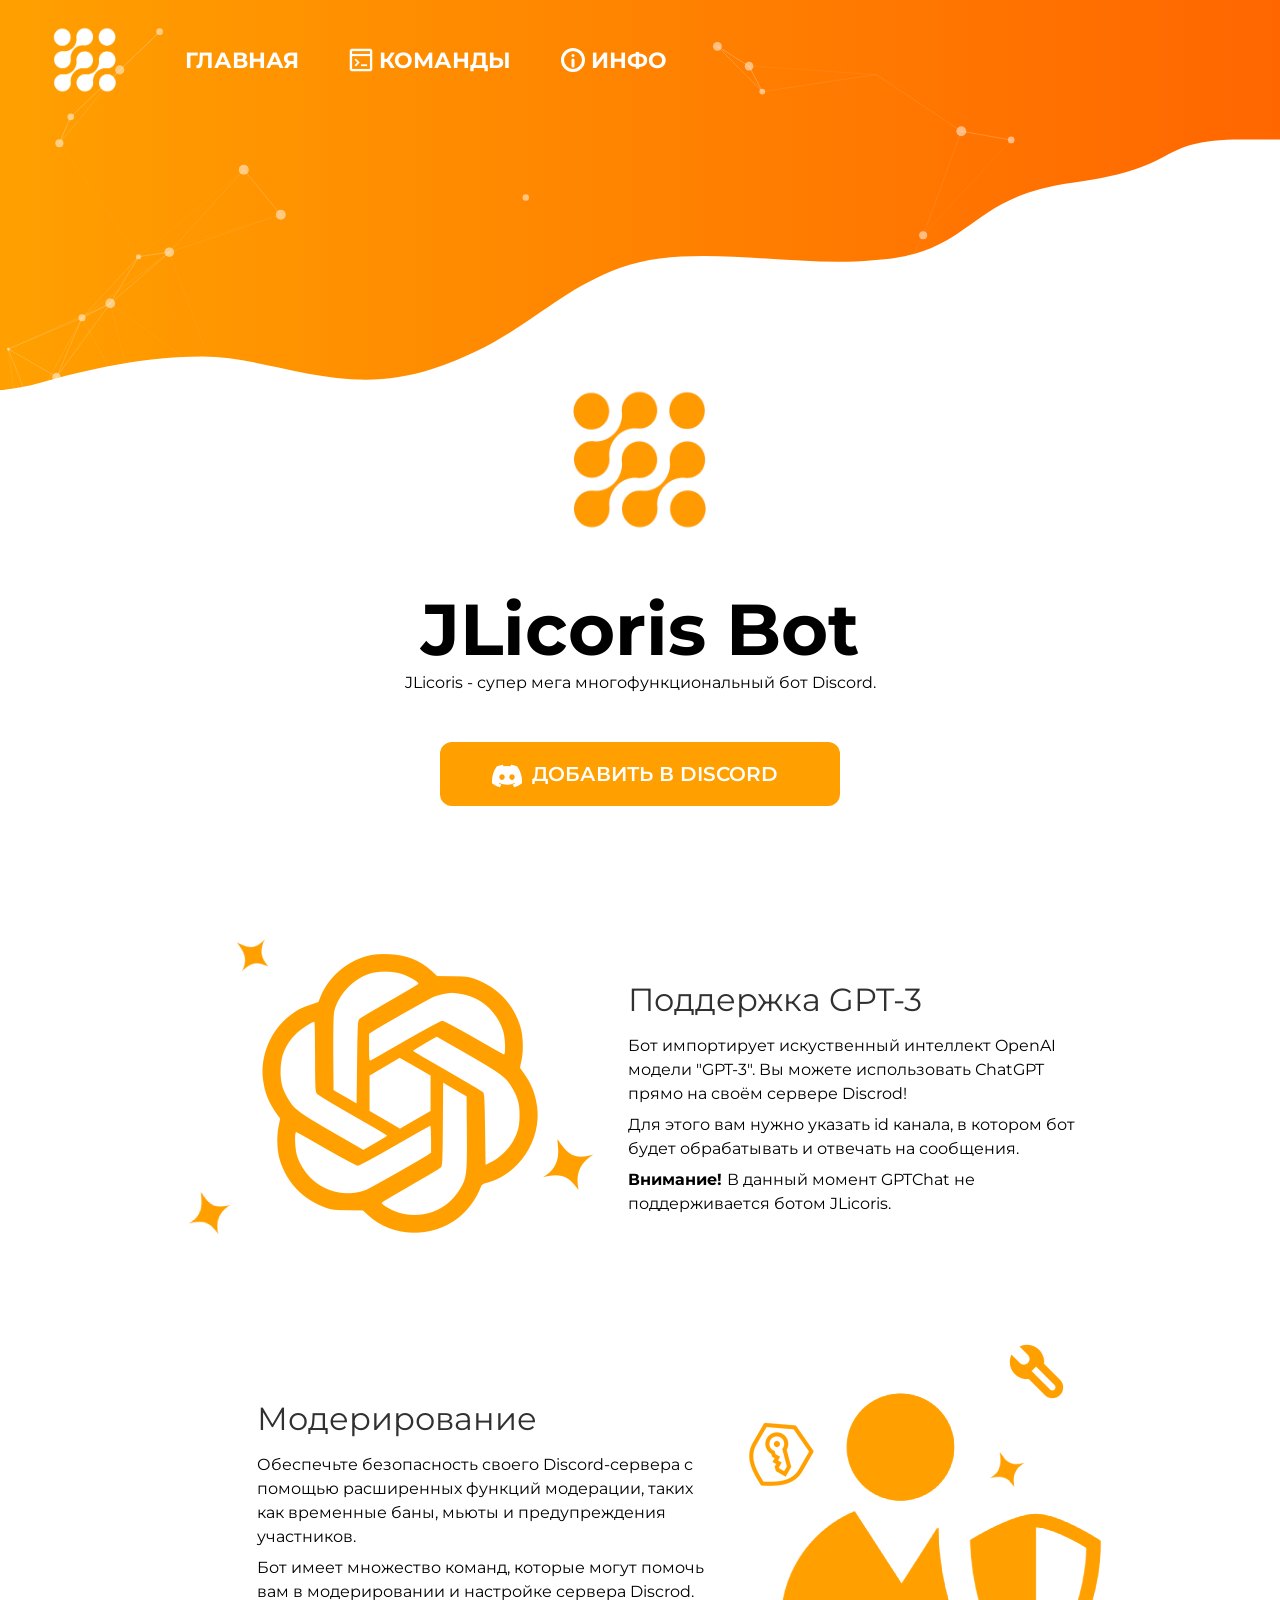
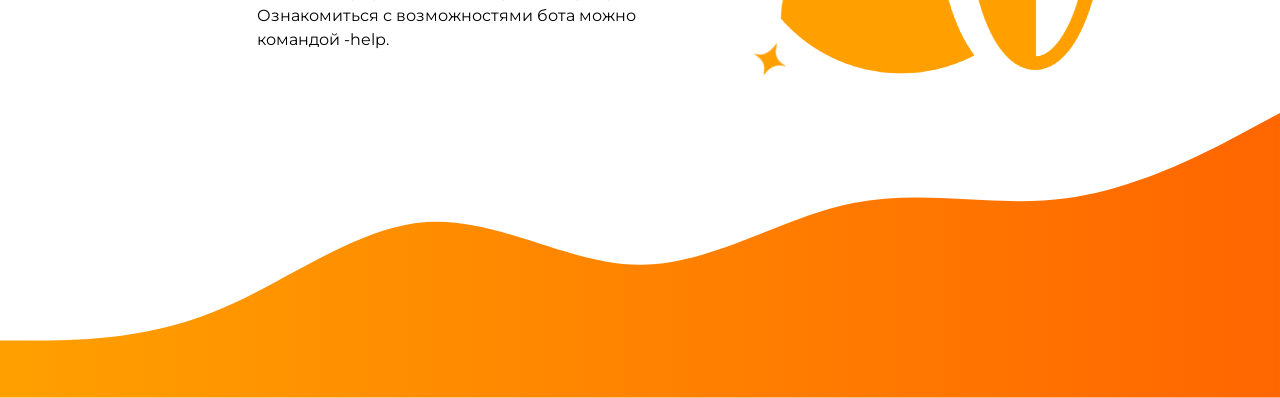
==== commit d7410e2f: "Add files via upload" ====
--- a/index.html
+++ b/index.html
@@ -70,13 +70,14 @@
         <div>
           <img class="gptpng" src="gpt.png">
         </div>
-      <div class="container123" style="position: relative;">
-        <div class="cmd_1">
-          <div class="cmd_title1">Поддержка GPT-3</div>
-          <div class="cmd_subtitle1">Бот импортирует искуственный интеллект OpenAI модели "GPT-3". Вы можете использовать СhatGPT прямо на своём сервере Discrod! Для этого вам нужно указать id канала, в котором бот будет обрабатывать и отвечать на сообщения.</div>
-          <div class="cmd_ssubtitle1"><b>Внимание! </b> В данный момент GPTChat не <br> поддерживается ботом JLicoris. </div>
+        <div class="containergpt">
+          <div class="cmd_1">
+            <div class="cmd_title1">Поддержка GPT-3</div>
+            <div class="cmd_subtitle1">Бот импортирует искуственный интеллект OpenAI модели "GPT-3". Вы можете использовать СhatGPT прямо на своём сервере Discrod!</div>
+            <div class="cmd_ssubtitle3">Для этого вам нужно указать id канала, в котором бот будет обрабатывать и отвечать на сообщения.</div>
+            <div class="cmd_ssubtitle1"><b>Внимание! </b> В данный момент GPTChat не <br> поддерживается ботом JLicoris. </div>
+          </div>
         </div>
-      </div>
       </div>
       <div class="container" style="position: relative;">
         <div class="moder">
@@ -86,7 +87,7 @@
             <div class="cmd_ssubtitle2">Бот имеет множество команд, которые могут помочь вам в модерировании и настройке сервера Discrod. Ознакомиться с возможностями бота можно командой -help.</div>
           </div>
           <div class="moderpng">
-            <img src="moder.png">
+            <img class="moderpng" src="moder.png">
           </div>
         </div>
       </div>
--- a/style.css
+++ b/style.css
@@ -7,6 +7,7 @@
   margin: 0 auto;
   padding: 0;
   font-family: "Montserrat", sans-serif;
+  transition: all 0.3s ease;
 }
 #particles-js{
   position: absolute;
@@ -164,14 +165,15 @@
 }
 .gptpng{
   position: relative;
-  left: -70px;
+  left: -24px;
 }
 .cmd_1{
   top: -10px;
   position: relative;
-  left: -150px;
   width: 450px;
   text-align: left;
+  max-height: 100%;
+  left: 150px;
 }
 .cmd_title1{
   max-height: 10%;
@@ -191,11 +193,17 @@
   justify-content: flex-start;
 }
 .cmd_ssubtitle1{
+  top: 14px;
+  line-height: 1.5;
+  position: relative;
+}
+.cmd_ssubtitle3{
   top: 7px;
   line-height: 1.5;
   position: relative;
-}
-
+  display: flex;
+  justify-content: flex-start;
+}
 
 .moder{
   display: flex;
@@ -204,7 +212,7 @@
 }
 .cmd_2{
   position: relative;
-  left: 90px;
+  left: 60px;
   width: 450px;
   text-align: left;
   top: 20px;
@@ -233,7 +241,9 @@
 }
 .moderpng{
   position: relative;
-  left: -10px;
+  left: 0px;
+  height: 399px;
+  width: 356px;
 }
 .menubtn:hover{
   border-radius: 12px;
@@ -247,13 +257,11 @@
   background-color: #f70;
 }
 
-.container123{
-  max-height: 100%;
-  max-width: 30%;
-  left: -50px;
+.containergpt{
+  position: relative;
+  left: -140px;
 }
 .container{
-  left: -40px;
   max-height: 100%;
 }
 
@@ -273,23 +281,86 @@
 }
 
 @media only screen and (max-width: 768px) {
+  .block{
+    text-align: center;
+  }
+  .invite_button a {
+    width: 335px;
+  }
+
+
+
+
   .particles-container {
     display: none;
   }
+  .containergpt{
+    max-height: 100%;
+    max-width: 30%;
+    left: -0px;
+  }
   .svg{
     flex-direction: column;
   }
   .cmd_1{
+    justify-content: center;
+    align-items: center;
+    display: flex;
+    flex-direction: column;
     max-width: 100%;
     text-align: center;
     margin: 0 auto;
     left: 0px;
+    font-size: 12px;
+    min-width: 30%;
+  }
+  .cmd_title1{
+    font-size: 26px;
   }
   .gpt_icon{
     flex-direction: column;
     text-align: center;
   }
-  .container123{
-    left: 0px;
-  }
-}
+  .gptpng{
+    left: -5px;
+    width: 274px;
+    height: 270px;
+  }
+
+
+
+  .container{
+    padding-left: 0px;
+    padding-bottom: 40px;
+    top: 40px;
+  }
+  .moder{
+    flex-direction: column-reverse;
+  }
+  .moderpng{
+    position: relative;
+    width: 241px;
+    height: 270px;
+  }
+  .cmd_2{
+    text-align: center;
+    max-width: 30%;
+    left: 75px;
+    z-index: 999;
+  }
+  .cmd_title2{
+    display: flex;
+    align-items: center;
+    justify-content: center;
+    font-size: 26px;
+    left: -75px;
+  }
+  .cmd_subtitle2{
+    font-size: 12px;
+    left: -75px;
+  }
+  .cmd_ssubtitle2{
+    left: -74px;
+    font-size: 12px;
+  }
+}
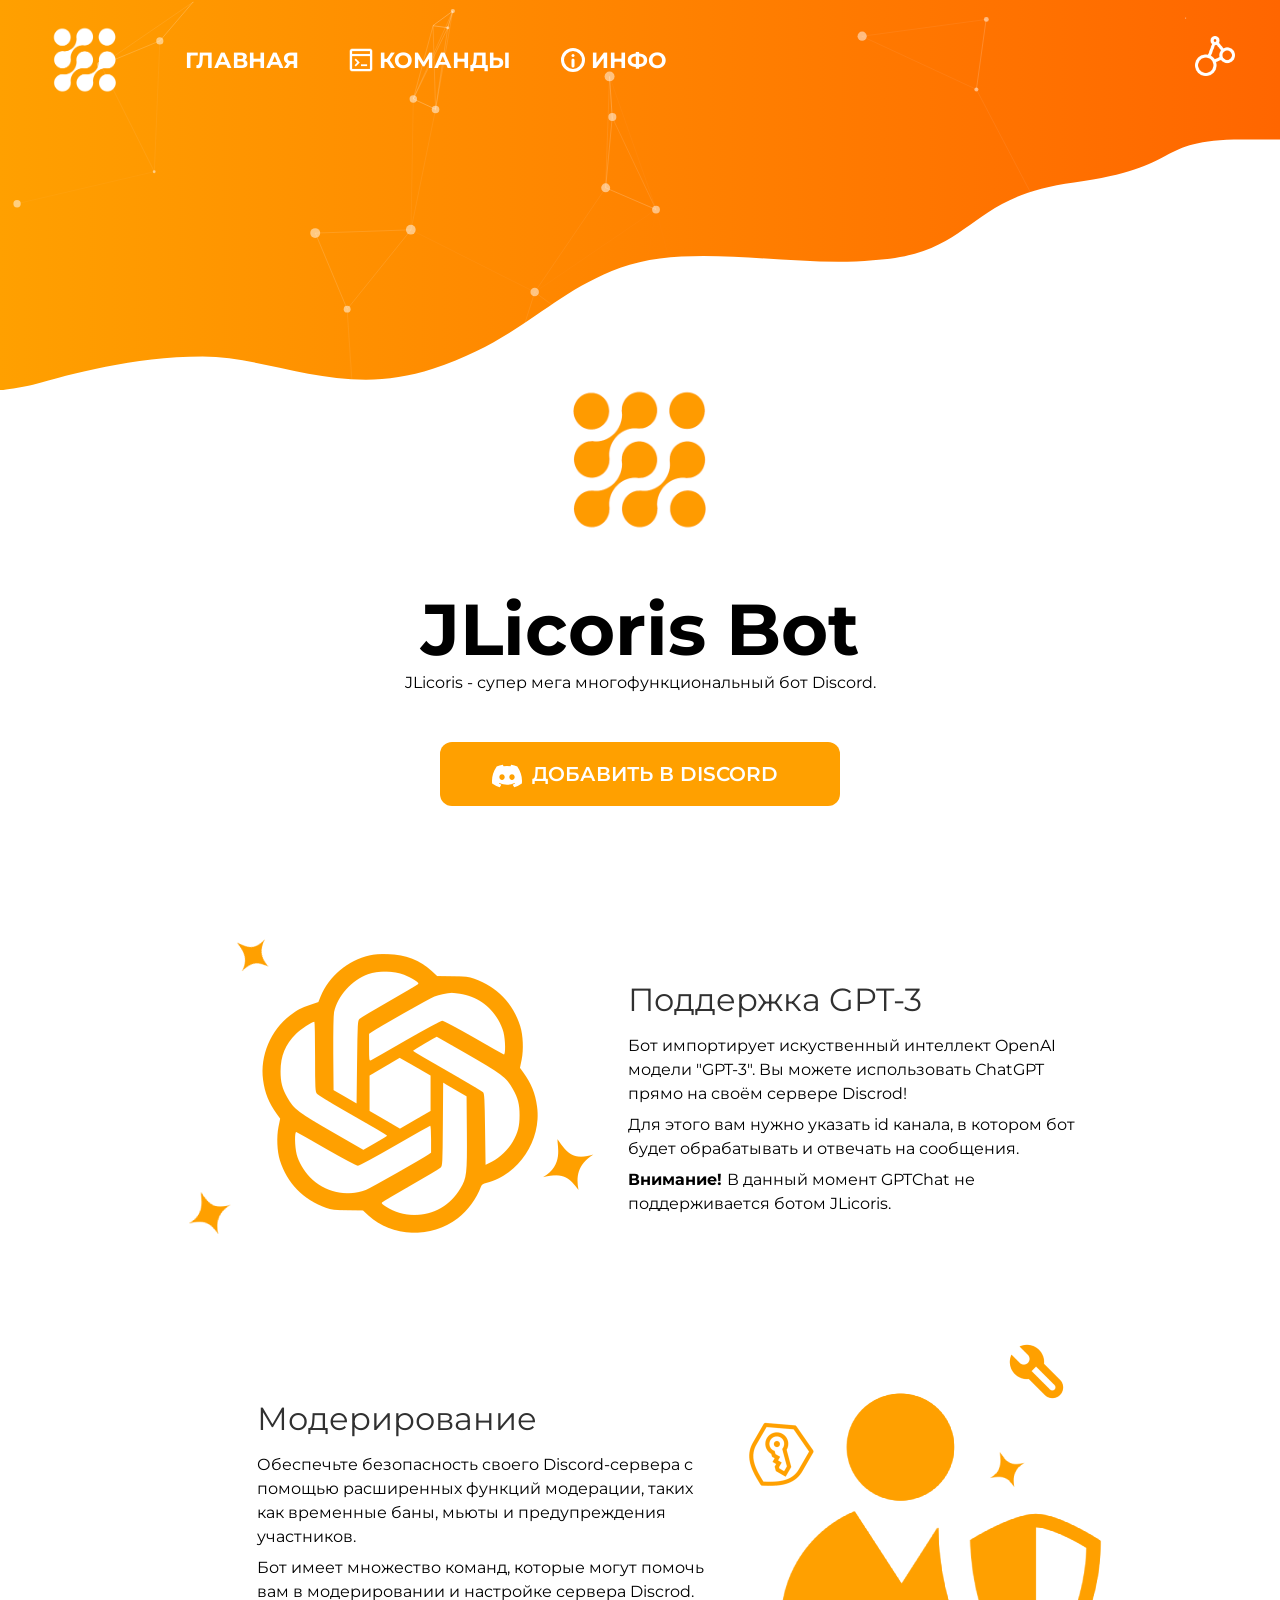
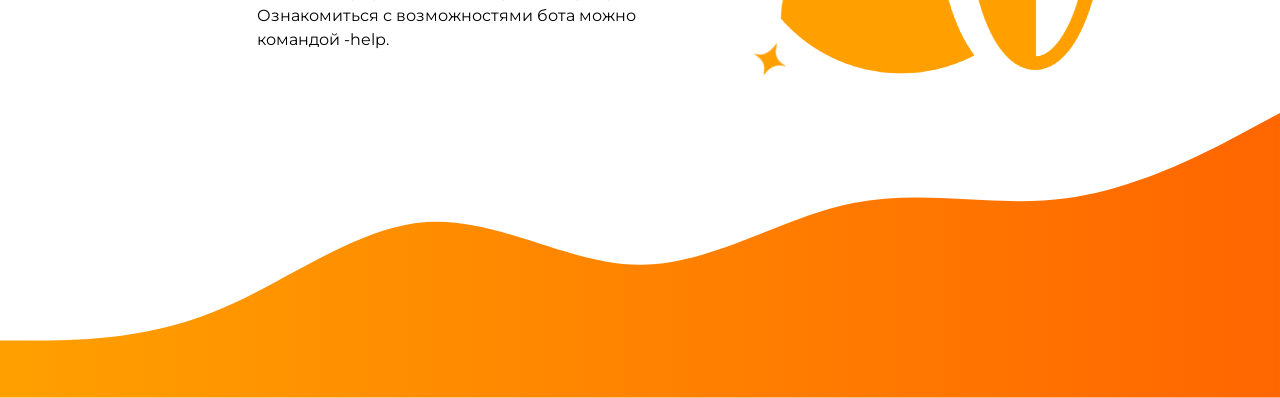
==== commit e8c974eb: "Add files via upload" ====
--- a/index.html
+++ b/index.html
@@ -32,7 +32,15 @@
                 <b>инфо</b>
               </a></li>
             </ul>
+            <a class="bga" href="#" id="svgp">
+              <div class="bga-overlay"></div>
+              <svg class="noparticle" version="1.2" xmlns="http://www.w3.org/2000/svg" viewBox="0 0 400 400" width="40" height="40"><defs><image width="50" height="50" id="a" href="[data-uri]"></image><image width="512" height="512" id="b" href="[data-uri]"></image></defs><use href="#b" transform="scale(.781)"></use></svg>
+            </a>
           </nav>
+
+
+
+
         </div>
       </div>
     </header>
@@ -92,12 +100,7 @@
         </div>
       </div>
       <!-- закрывающий svg -->
-      <div class="svg">
-        <div class="endsvgtext">
-          <nav class="endsvgtext1">
-
-          </nav>
-        </div>
+      <div class="svg" id="bgmenujs">
         <svg class="endsvg" id="e1ejbQ8AtJm1" xmlns="http://www.w3.org/2000/svg" xmlns:xlink="http://www.w3.org/1999/xlink" viewBox="0 0 1440 320" shape-rendering="geometricPrecision" text-rendering="geometricPrecision">
           <defs>
             <linearGradient id="e1ejbQ8AtJm2-fill" x1="0" y1="0" x2="1" y2="0" spreadMethod="pad" gradientUnits="objectBoundingBox" gradientTransform="translate(0 0)">
@@ -107,11 +110,12 @@
           </defs>
           <path d="M0,256L40,256C80,256,160,256,240,224C320,192,400,128,480,122.7C560,117,640,171,720,170.7C800,171,880,117,960,101.3C1040,85,1120,107,1200,96C1280,85,1360,43,1400,21.3L1440,0L1440,320L1400,320C1360,320,1280,320,1200,320C1120,320,1040,320,960,320C880,320,800,320,720,320C640,320,560,320,480,320C400,320,320,320,240,320C160,320,80,320,40,320L0,320Z" fill="url(#e1ejbQ8AtJm2-fill)"/>
         </svg>
-        </div>
+      </div>
     </main>
     <div class="particles-container">
       <script type="text/javascript" src="particles.js"></script>
       <script type="text/javascript" src="app.js"></script>
     </div>
+    <script type="text/javascript" src="btn.js"></script>
   </body>
 </html>
--- a/style.css
+++ b/style.css
@@ -13,7 +13,7 @@
   position: absolute;
   width: 100%;
   height: 65%;
-  z-index: 5;
+  z-index: 998;
 }
 .menu{
   user-select: none;
@@ -23,7 +23,7 @@
   background: linear-gradient(90deg, rgba(255,160,0,1) 0%, rgba(255,102,0,1) 100%);
 }
 .menu_logo{
-  z-index: 999;
+  z-index: 998;
   user-select: none;
   position: absolute;
   padding-top: 25px;
@@ -33,11 +33,11 @@
 }
 .container{
   user-select: none;
-  z-index: 999;
+  z-index: 998;
   padding-left: 120px;
 }
 .svgcmdmenu{
-  z-index: 999;
+  z-index: 998;
   position: relative;
   height: 30px;
   width: 30px;
@@ -45,7 +45,7 @@
   left: -3px;
 }
 .svgcmdmenu_sub{
-  z-index: 999;
+  z-index: 998;
   position: relative;
   height: 30px;
   width: 30px;
@@ -265,20 +265,66 @@
   max-height: 100%;
 }
 
-.endsvgtext{
-  z-index: 999;
-  position: relative;
-  text-align: left;
-  color: #ffffff;
-  top: 350px;
-  left: 1300px;
-}
 
 
 .endsvg{
   position: relative;
   top: 5px;
 }
+
+.uldess{
+  text-transform: none;
+  position: relative;
+  left: -130px;
+  top: 45px;
+}
+
+
+.noparticle{
+  z-index: 999;
+  position: relative;
+  text-align: center;
+
+}
+.bga{
+  z-index: 999;
+  transition: all 0.3s ease;
+  position: relative;
+  left: -20px;
+  width: 90px;
+  height: 70px;
+  text-align: center;
+  display: flex;
+  align-items: center;
+  justify-content: center;
+  top: -6px;
+  overflow: hidden; /* добавлено */
+}
+.bga:hover{
+  z-index: 999;
+  transition: all 0.3s ease;
+  background-color: #FFFFFF20;
+  border-radius: 12px;
+}
+.bga a{
+  z-index: 999;
+  pointer-events: none;
+  position: relative;
+}
+.bga-overlay {
+  z-index: 999;
+  position: absolute;
+  top: 0;
+  left: 0;
+  width: 100%;
+  height: 100%;
+  background: transparent;
+}
+
+
+
+
+
 
 @media only screen and (max-width: 768px) {
   .block{
@@ -296,7 +342,7 @@
   }
   .containergpt{
     max-height: 100%;
-    max-width: 30%;
+    max-width: 50%;
     left: -0px;
   }
   .svg{
@@ -344,7 +390,7 @@
   }
   .cmd_2{
     text-align: center;
-    max-width: 30%;
+    max-width: 50%;
     left: 75px;
     z-index: 999;
   }
